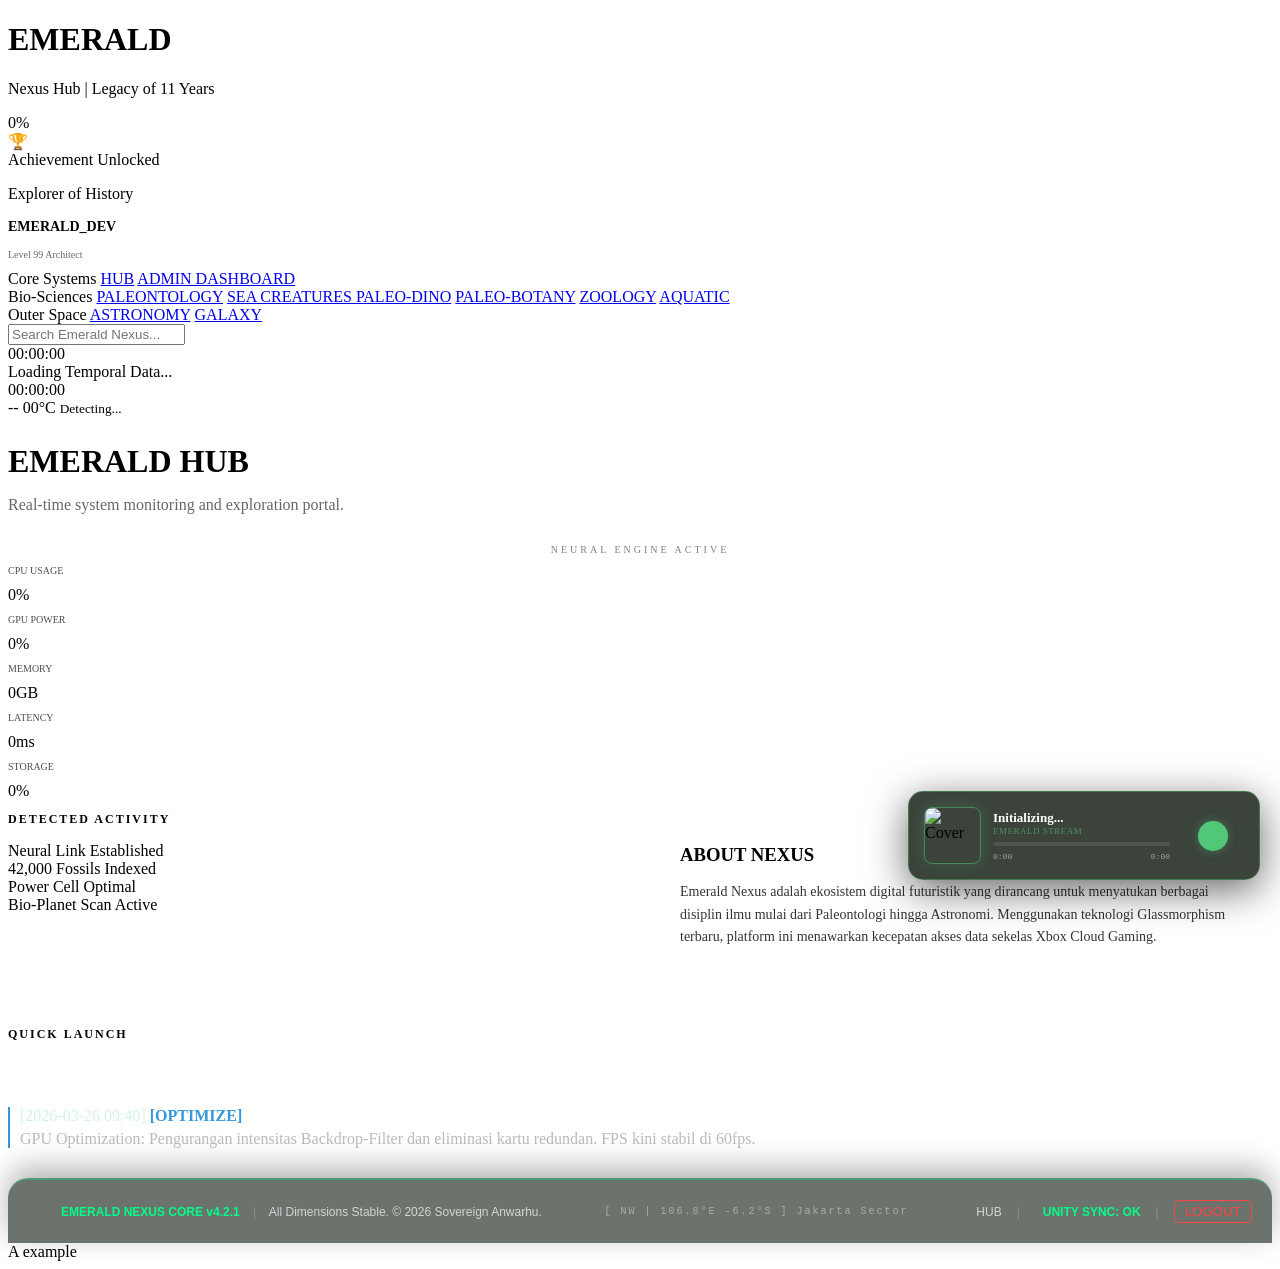
==== admin.html @ db458a30 "Add files via upload" ====
<!DOCTYPE html>
<html lang="id">
<head>
    <script>
    // PROTOKOL GERBANG ADMIN (EMERALD GATEWAY)
    (function() {
        const sessionKey = sessionStorage.getItem('admin_access_granted');
        
        // Jika belum ada akses di sesi ini, langsung tanya sandi
        if (sessionKey !== 'true') {
            const accessCode = prompt("⚠️ DIMENSI TERLARANG ⚠️\nMasukkan Sandi Kerajaan untuk melanjutkan:");
            
            const ROYAL_KEYS = ["ANWARHU11", "OVERLORD99", "NEXUS_CORE_2026"];
            
            if (ROYAL_KEYS.includes(accessCode)) {
                // Simpan status akses selama tab browser masih terbuka
                sessionStorage.setItem('admin_access_granted', 'true');
                alert("Selamat datang, Waga-mou Anwarhu. Akses diberikan.");
            } else {
                alert("AKSES DITOLAK! Anda akan dikembalikan ke HUB.");
                window.location.href = "index.html"; // Tendang balik ke halaman utama
            }
        }
    })();

    function logoutAdmin() {
    sessionStorage.removeItem('admin_access_granted');
    window.location.href = "index.html";
}
</script>
    <meta charset="UTF-8">
    <meta name="viewport" content="width=device-width, initial-scale=1.0">
    <title>Emerald Nexus | Windows 11 Xbox Edition</title>
    <link rel="icon" type="image/svg+xml" href="assets/icon/favicon.svg">
    <link rel="mask-icon" href="assets/icon/favicon.svg" color="#00ff88">
    <link rel="stylesheet" type="text/css" href="css/style.css">
    <script src="https://cdn.jsdelivr.net/npm/chart.js"></script>
    <script src="https://cdnjs.cloudflare.com/ajax/libs/three.js/r128/three.min.js"></script>
    <script src="https://unpkg.com/lucide@latest"></script>
</head>
<style>
    /* --- RESPONSIVE SIDEBAR ENGINE --- */
:root {
    --sidebar-width: 260px;
    --sidebar-collapsed: 80px;
}

.sidebar {
    width: var(--sidebar-width);
    transition: all 0.4s cubic-bezier(0.175, 0.885, 0.32, 1.275);
    overflow: hidden;
    white-space: nowrap; /* Agar teks tidak turun ke bawah saat menyempit */
}

/* KETIKA LAYAR KECIL (MOBILE) */
@media (max-width: 768px) {
    .sidebar {
        width: var(--sidebar-collapsed);
    }
    
    .sidebar h2, .sidebar span, .sidebar p {
        display: none; /* Sembunyikan teks, sisakan ikon saja */
    }

    .sidebar .nav-link {
        justify-content: center;
        padding: 15px 0;
    }

    .main-content {
        margin-left: 10px; /* Berikan ruang lebih untuk konten utama */
    }
}

/* EFEK HOVER PADA MOBILE (OPSIONAL: Biar muncul lagi kalau disentuh) */
@media (max-width: 768px) {
    .sidebar:hover {
        width: var(--sidebar-width);
    }
    .sidebar:hover h2, .sidebar:hover span, .sidebar:hover p {
        display: inline;
        margin-left: 10px;
    }
}

/* Sembunyikan Label Grup saat Sidebar mengecil di Mobile */
@media (max-width: 768px) {
    .nav-label {
        display: none; /* Judul grup menghilang agar tidak berantakan */
    }
    
    .nav-item {
        justify-content: center; /* Ikon berada di tengah saat teks hilang */
        padding: 15px 0;
    }

    .nav-item span {
        display: none; /* Sembunyikan teks menu */
    }
}

/* Efek saat Sidebar di-hover (Opsional) */
.sidebar:hover .nav-label {
    display: block;
    font-size: 10px;
    margin-left: 10px;
    opacity: 0.5;
}

.sidebar:hover .nav-item span {
    display: inline;
    margin-left: 10px;
}
</style>
<body>

<audio id="ambientEntrance" src="https://www.myinstants.com/media/sounds/portal_ambient.mp3"></audio>

    <canvas id="stormCanvas" style="position: fixed; top: 0; left: 0; pointer-events: none; z-index: -1;"></canvas>

<div id="nexusAchievement" class="achievement-notif">
    <div class="achievement-icon">🏆</div>
    <div class="achievement-text">
        <span>Achievement Unlocked</span>
        <p id="achievementTitle">Explorer of History</p>
    </div>
</div>

<audio id="sfxExperience" src="https://www.myinstants.com/media/sounds/minecraft_xp_sound_effect.mp3"></audio>

    <aside>
        <div class="user-profile">
            <i data-lucide="shield"></i>
            <div>
                <p style="font-size: 14px; font-weight: bold;">EMERALD_DEV</p>
                <p style="font-size: 10px; opacity: 0.6;">Level 99 Architect</p>
            </div>
        </div>

       <nav>
    <div class="nav-group">
        <span class="nav-label">Core Systems</span>
        <a href="index.html" class="nav-item">
            <i data-lucide="layout-grid"></i> 
            <span>HUB</span> </a>
        <a href="admin.html" class="nav-item active">
            <i data-lucide="settings"></i> 
            <span>ADMIN DASHBOARD</span> </a>
    </div>

    <div class="nav-group">
        <span class="nav-label">Bio-Sciences</span>
        <a href="paleontology.html" class="nav-item">
            <i data-lucide="skull"></i> 
            <span>PALEONTOLOGY</span>
        </a>
        <a href="sea.html" class="nav-item">
            <i data-lucide="fish"></i>
            <span>SEA CREATURES</span>
        </a>
        <a href="paleo-dino.html" class="nav-item"><i data-lucide="bone"></i><span>PALEO-DINO</span></a>
        <a href="botany.html" class="nav-item"><i data-lucide="leaf"></i>PALEO-BOTANY</a>
        <a href="zoo.html" class="nav-item">
            <i data-lucide="paw-print"></i> 
            <span>ZOOLOGY</span>
        </a>
        <a href="aqua.html" class="nav-item">
            <i data-lucide="waves"></i> 
            <span>AQUATIC</span>
        </a>
    </div>

    <div class="nav-group">
        <span class="nav-label">Outer Space</span>
        <a href="astro.html" class="nav-item">
            <i data-lucide="orbit"></i> 
            <span>ASTRONOMY</span>
        </a>
        <a href="galaxy.html" class="nav-item">
            <i data-lucide="milky-way"></i> 
            <span>GALAXY</span>
        </a>
    </div>
</nav>
    </aside>

    <main>
        <div class="search-container">
            <input type="text" class="search-bar" id="searchInput" placeholder="Search Emerald Nexus..." onkeyup="handleSearch()">
            <div class="suggestion-box" id="suggestBox"></div>
        </div>

        <div class="temporal-widget">
    <div id="live-clock">00:00:00</div>
    <div id="live-date">Loading Temporal Data...</div>
</div>

<div class="status-bar">
    <div id="clock" class="digital-clock">00:00:00</div>
    <div id="weather-hub" class="weather-container">
        <span id="weather-icon">--</span>
        <span id="temp-value">00</span>°C
        <small id="location-name">Detecting...</small>
    </div>
</div>

<div id="scannerLine" class="scanner-line"></div>

<div id="notification-area" style="position: fixed; bottom: 220px; right: 30px; z-index: 1000; display: flex; flex-direction: column; gap: 10px;"></div>

<section id="admin" class="admin-section">
    <button class="return-btn" onclick="showPage('hub')"><i data-lucide="arrow-left"></i></button>
    
    <div class="admin-container">
        <div class="admin-row-top">
            <div class="glass-card main-traffic">
                <h3><i class="fas fa-chart-line"></i> REAL-TIME TRAFFIC</h3>
                <div class="chart-container">
                    <canvas id="trafficChart"></canvas>
                </div>
                <div class="traffic-info">
                    <span id="visitorCount">2,541</span> <small>Active Citizens</small>
                </div>
            </div>

            <div class="glass-card side-metric">
                <h3><i class="fas fa-microchip"></i> SYSTEM CORE</h3>
                <div class="chart-container-small">
                    <canvas id="resourceChart"></canvas>
                </div>
                <p>Core Energy: <span id="coreStatus">Stable</span></p>
            </div>
        </div>

        <div class="admin-row-bottom">
            <div class="glass-card income-status">
                <h3><i class="fas fa-coins"></i> REVENUE STREAM</h3>
                <div class="stat-group">
                    <div class="stat-item">
                        <p>Total Gems</p>
                        <h4>💎 1.250.000</h4>
                    </div>
                    <div class="stat-item">
                        <p>Monthly Growth</p>
                        <h4 style="color: #00ff88;">+15%</h4>
                    </div>
                </div>
            </div>

            <div class="glass-card admin-performance">
                <h3><i class="fas fa-bolt"></i> ADMIN PERFORMANCE</h3>
                <div class="performance-bar">
                    <div class="perf-fill" style="width: 92%;"></div>
                </div>
                <p>Efficiency: 92% - Excellent</p>
            </div>
        </div>
    </div>

    <div class="admin-grid-status" style="display: grid; grid-template-columns: repeat(auto-fit, minmax(200px, 1fr)); gap: 15px; margin-bottom: 20px;">
    
    <div class="glass-card small-status" style="padding: 15px; display: flex; align-items: center; gap: 15px; height: 70px;">
        <div class="status-icon" style="background: rgba(0, 255, 136, 0.1); padding: 10px; border-radius: 12px;">
            <i data-lucide="activity" style="color: #00ff88; width: 20px;"></i>
        </div>
        <div>
            <p style="font-size: 10px; opacity: 0.6; margin: 0;">FRAME RATE</p>
            <h2 id="fps-val" style="margin: 0; font-family: monospace; color: #00ff88;">60 FPS</h2>
        </div>
    </div>

    <div class="glass-card small-status" style="padding: 15px; display: flex; align-items: center; gap: 15px; height: 70px;">
        <div class="status-icon" style="background: rgba(0, 255, 136, 0.1); padding: 10px; border-radius: 12px;">
            <i data-lucide="zap" style="color: #00ff88; width: 20px;"></i>
        </div>
        <div>
            <p style="font-size: 10px; opacity: 0.6; margin: 0;">LATENCY</p>
            <h2 id="ping-val" style="margin: 0; font-family: monospace; color: #00ff88;">24 MS</h2>
        </div>
    </div>

    <div class="glass-card small-status" style="padding: 15px; display: flex; align-items: center; gap: 15px; height: 70px;">
        <div class="status-icon" style="background: rgba(0, 255, 136, 0.1); padding: 10px; border-radius: 12px;">
            <i data-lucide="cpu" style="color: #00ff88; width: 20px;"></i>
        </div>
        <div>
            <p style="font-size: 10px; opacity: 0.6; margin: 0;">CORE LOAD</p>
            <h2 id="cpu-val" style="margin: 0; font-family: monospace; color: #00ff88;">LOW</h2>
        </div>
    </div>

</div>

<div class="glass-card small-status" style="padding: 15px; display: flex; align-items: center; gap: 15px; height: 70px;">
    <div class="status-icon" style="background: rgba(0, 255, 136, 0.1); padding: 10px; border-radius: 12px;">
        <i data-lucide="cog" id="opt-icon" style="color: #00ff88; width: 20px;"></i>
    </div>
    <div style="flex-grow: 1;">
        <p style="font-size: 10px; opacity: 0.6; margin: 0;">AUTO-OPTIMIZE</p>
        <h2 id="opt-status" style="margin: 0; font-family: monospace; color: #00ff88; font-size: 14px;">ENABLED</h2>
    </div>
    <input type="checkbox" id="opt-toggle" checked style="cursor: pointer; accent-color: #00ff88;">
</div>

    <div class="glass-card project-tracker">
    <h3><i data-lucide="layers"></i> UNITY DEV PROGRESS</h3>
    <div class="stat-item">
        <p>C# Logic Completion</p>
        <div class="performance-bar"><div class="perf-fill" style="width: 100%;"></div></div>
    </div>
    <div class="stat-item">
        <p>3D Assets Rendering</p>
        <div class="performance-bar"><div class="perf-fill" style="width: 75%;"></div></div>
    </div>
    <div class="stat-item">
        <p>Shaders & VFX</p>
        <div class="performance-bar"><div class="perf-fill" style="width: 40%;"></div></div>
    </div>
</div>

    <div class="glass-card admin-logs">
    <h3><i data-lucide="terminal"></i> SYSTEM LOGS</h3>
    <div id="admin-terminal" style="height: 150px; overflow-y: auto; font-family: monospace; font-size: 11px; color: #00ff88; background: rgba(0,0,0,0.3); padding: 10px; border-radius: 10px;">
        <div>[SYSTEM]: Welcome, Overlord Anwarhu...</div>
    </div>
</div>

<div class="glass-card admin-memo" style="position: relative;">
    <h3><i data-lucide="lock"></i> KING'S SECRECY MEMO</h3>
    
    <div id="memoLockOverlay" style="position: absolute; top: 0; left: 0; width: 100%; height: 100%; 
        background: rgba(0, 20, 10, 0.9); backdrop-filter: blur(10px); z-index: 10; 
        display: flex; flex-direction: column; align-items: center; justify-content: center; border-radius: 20px;">
        <i data-lucide="shield-alert" style="color: #00ff88; margin-bottom: 10px;"></i>
        <input type="password" id="memoKey" placeholder="Enter Royal Code..." 
            style="background: none; border: 1px solid #00ff88; color: #00ff88; text-align: center; border-radius: 5px; padding: 5px;">
        <button onclick="unlockMemo()" style="margin-top: 10px; background: #00ff88; color: black; border: none; padding: 5px 15px; border-radius: 5px; cursor: pointer; font-weight: bold;">ACCESS</button>
    </div>

    <textarea id="memoPad" placeholder="..." style="width: 100%; height: 150px; background: rgba(0,0,0,0.2); border: 1px solid rgba(0,255,136,0.3); color: #fff; padding: 15px; border-radius: 10px; resize: none; outline: none;"></textarea>
    
    <button onclick="lockMemo()" style="margin-top: 5px; background: none; border: 1px solid #ff4444; color: #ff4444; font-size: 10px; cursor: pointer; border-radius: 5px;">Re-Lock Manual</button>
</div>

<div class="glass-card assets-vault">
    <h3><i data-lucide="folder-kanban"></i> UNITY & DEV RESOURCES</h3>
    <div class="assets-grid" style="display: grid; grid-template-columns: 1fr 1fr; gap: 10px; margin-top: 15px;">
        
        <a href="https://docs.unity3d.com/Manual/index.html" target="_blank" class="asset-btn">
            <i data-lucide="book-open"></i> Unity Docs
        </a>
        
        <a href="https://learn.microsoft.com/en-us/dotnet/csharp/" target="_blank" class="asset-btn">
            <i data-lucide="code-2"></i> C# Master
        </a>
        
        <a href="https://assetstore.unity.com/" target="_blank" class="asset-btn">
            <i data-lucide="shopping-cart"></i> Asset Store
        </a>
        
        <a href="https://github.com/" target="_blank" class="asset-btn">
            <i data-lucide="github"></i> Project Repo
        </a>

    </div>
</div>

<div class="glass-card admin-terminal">
    <h3><i data-lucide="terminal"></i> NEXUS LIVE COMMAND</h3>
    <div id="terminalOutput" style="height: 120px; overflow-y: auto; background: rgba(0,0,0,0.4); 
        padding: 10px; border-radius: 10px; font-family: 'Courier New', monospace; font-size: 11px; color: #00ff88; margin-bottom: 10px;">
        <div>[SYSTEM]: Awaiting Command, My King...</div>
    </div>
    <div style="display: flex; gap: 5px;">
        <span style="color: #00ff88; font-family: monospace;">></span>
        <input type="text" id="terminalInput" placeholder="Type command (ex: status)..." 
            style="background: none; border: none; color: #fff; font-family: monospace; width: 100%; outline: none;">
    </div>
</div>

</section>

<div class="audio-popup" id="audioPopup" style="z-index: 999; position: fixed; bottom: 20px; right: 20px;">
    <div class="audio-container" style="background: rgba(10, 20, 10, 0.7); backdrop-filter: blur(15px); border: 1px solid rgba(80, 200, 120, 0.3); padding: 20px; border-radius: 20px; width: 300px; display: flex; align-items: center; gap: 15px; box-shadow: 0 10px 30px rgba(0,0,0,0.5);">
        
        <div class="vinyl-wrapper">
            <div id="vinyl" class="vinyl-record">
                <div class="vinyl-center"></div>
            </div>
        </div>

        <div class="track-details" style="flex: 1; overflow: hidden;">
            <h4 id="trackTitle" style="margin: 0; font-size: 14px; white-space: nowrap; overflow: hidden; text-overflow: ellipsis; color: #50c878;">Initializing...</h4>
            <p style="margin: 0; font-size: 10px; opacity: 0.6; letter-spacing: 1px;">SYSTEM AUDIO</p>
            
            <div id="progressContainer" class="progress-area" style="width: 100%; height: 5px; background: rgba(255,255,255,0.1); border-radius: 5px; margin: 10px 0; cursor: pointer; position: relative;">
                <div id="progressBar" style="width: 0%; height: 100%; background: #50c878; border-radius: 5px; box-shadow: 0 0 10px #50c878;"></div>
            </div>
            
            <div class="time-display" style="display: flex; justify-content: space-between; font-size: 9px; font-family: monospace;">
                <span id="currentTime">0:00</span>
                <span id="totalDuration">0:00</span>
            </div>
        </div>

        <div class="controls" style="display: flex; flex-direction: column; gap: 10px;">
            <button onclick="nextTrack()" title="Next" style="background:none; border:none; color:white; cursor:pointer;"><i data-lucide="skip-forward" size="18"></i></button>
            <button onclick="togglePlay()" id="playBtn" style="background: #50c878; border:none; border-radius: 50%; width: 32px; height: 32px; color: black; cursor:pointer; display: flex; align-items: center; justify-content: center;"><i data-lucide="play" size="18"></i></button>
            <button onclick="prevTrack()" title="Previous" style="background:none; border:none; color:white; cursor:pointer;"><i data-lucide="skip-back" size="18"></i></button>
        </div>
    </div>
</div>

<audio id="mainAudio" preload="metadata"></audio>

<div id="searchOverlay" style="display: none; position: fixed; top: 0; left: 0; width: 100%; height: 100%; background: rgba(0,0,0,0.85); backdrop-filter: blur(10px); z-index: 9999; justify-content: center; align-items: flex-start; padding-top: 10vh;">
    <div class="glass-card" style="width: 90%; max-width: 600px; padding: 20px; border: 1px solid #00ff88;">
        <div style="display: flex; align-items: center; gap: 15px; border-bottom: 1px solid rgba(0,255,136,0.3); padding-bottom: 10px;">
            <i data-lucide="search" style="color: #00ff88;"></i>
            <input type="text" id="searchInput" placeholder="Search sectors (paleo, galaxy, etc)..." 
                style="background: none; border: none; color: #fff; width: 100%; font-size: 18px; outline: none;">
            <kbd style="background: rgba(255,255,255,0.1); padding: 2px 8px; border-radius: 5px; font-size: 10px; color: #00ff88;">ESC</kbd>
        </div>
        <div id="searchResults" style="margin-top: 15px; max-height: 300px; overflow-y: auto;">
            </div>
    </div>
</div>

<footer style="margin-top: 30px; padding: 20px; 
        background: rgba(10, 20, 10, 0.6); 
        backdrop-filter: blur(15px); 
        border-top: 2px solid rgba(0, 255, 136, 0.3); 
        border-radius: 20px 20px 0 0; 
        color: rgba(255, 255, 255, 0.7); 
        display: flex; justify-content: space-between; align-items: center; 
        font-family: 'Segoe UI', sans-serif; font-size: 12px;
        box-shadow: 0 -10px 30px rgba(0,0,0,0.3);">
        
        <div style="display: flex; align-items: center; gap: 15px;">
            <i data-lucide="shield-check" style="color: #00ff88; width: 18px;"></i>
            <div>
                <span style="color: #00ff88; font-weight: bold;">EMERALD NEXUS CORE v4.2.1</span>
                <span style="margin: 0 10px; opacity: 0.3;">|</span>
                <span>All Dimensions Stable. © 2026 Sovereign Anwarhu.</span>
            </div>
        </div>

        <div style="font-size: 10px; font-family: monospace; letter-spacing: 2px; opacity: 0.6;">
            [ NW | 106.8°E -6.2°S ] Jakarta Sector
        </div>

        <div style="display: flex; gap: 15px; align-items: center;">
            <a href="index.html" style="color: inherit; text-decoration: none; display: flex; align-items: center; gap: 5px; transition: 0.3s;" 
               onmouseover="this.style.color='#00ff88'" onmouseout="this.style.color='inherit'">
               <i data-lucide="layout-grid" size="16"></i> HUB
            </a>
            <span style="opacity: 0.3;">|</span>
            <div style="display: flex; align-items: center; gap: 8px; font-weight: bold; color: #00ff88;">
                <i data-lucide="layers-3" size="16"></i> UNITY SYNC: OK
            </div>
            <span style="opacity: 0.3;">|</span>
            <button onclick="logoutAdmin()" style="background: none; border: 1px solid #ff4444; color: #ff4444; border-radius: 5px; padding: 3px 10px; cursor: pointer; transition: 0.3s;"
                onmouseover="this.style.background='rgba(255, 68, 68, 0.2)'" onmouseout="this.style.background='none'">
                LOGOUT
            </button>
        </div>

    </footer>
    </main>

    <script>
  // Tunggu library dimuat, lalu eksekusi
        window.addEventListener('load', () => {
            if (window.lucide) {
                lucide.createIcons();
            }
        });

document.addEventListener('DOMContentLoaded', () => {
    // ... fungsi lain ...
    initAdminCharts(); // <--- MASUKKAN INI!
});

document.addEventListener('DOMContentLoaded', () => {
    // ... fungsi lainnya ...
    initMemoPad(); // <--- AKTIFKAN MANTRA INI!
});

// --- F. ADMIN DASHBOARD ENGINE (CHART.JS) ---
function initAdminCharts() {
    // 1. Grafik Traffic (Garis)
    const trafficCtx = document.getElementById('trafficChart');
    if (trafficCtx) {
        new Chart(trafficCtx, {
            type: 'line',
            data: {
                labels: ['12pm', '3pm', '6pm', '9pm', '12am', '3am'],
                datasets: [{
                    label: 'Citizens',
                    data: [450, 800, 1200, 2541, 1800, 900],
                    borderColor: '#00ff88', // Hijau Emerald
                    backgroundColor: 'rgba(0, 255, 136, 0.1)',
                    borderWidth: 3,
                    tension: 0.4,
                    fill: true,
                    pointRadius: 0
                }]
            },
            options: {
                responsive: true,
                maintainAspectRatio: false,
                plugins: { legend: { display: false } },
                scales: {
                    y: { display: false },
                    x: { grid: { display: false }, ticks: { color: 'rgba(255,255,255,0.5)', font: { size: 10 } } }
                }
            }
        });
    }

    // 2. Grafik Resource (Lingkaran/Doughnut)
    const resCtx = document.getElementById('resourceChart');
    if (resCtx) {
        new Chart(resCtx, {
            type: 'doughnut',
            data: {
                labels: ['Used', 'Free'],
                datasets: [{
                    data: [75, 25],
                    backgroundColor: ['#00ff88', 'rgba(255,255,255,0.1)'],
                    borderWidth: 0,
                    hoverOffset: 4
                }]
            },
            options: {
                responsive: true,
                maintainAspectRatio: false,
                cutout: '80%',
                plugins: { legend: { display: false } }
            }
        });
    }
}

/**
 * EMERALD NEXUS - MEMO ENCRYPTION SYSTEM
 * Pasword default: ANWARHU11
 */
const ROYAL_CODE = "ANWARHU11"; // Ganti sesuka hati Anda, Sang Raja!

function unlockMemo() {
    const keyInput = document.getElementById('memoKey');
    const overlay = document.getElementById('memoLockOverlay');
    
    if (keyInput.value === ROYAL_CODE) {
        overlay.style.display = 'none'; // Buka Gerbang!
        showNotify("Access Granted", "Welcome, Overlord", "unlock");
        keyInput.value = ""; // Bersihkan input
    } else {
        showNotify("Access Denied", "Incorrect Royal Code!", "shield-x");
        keyInput.style.borderColor = "#ff4444";
        setTimeout(() => keyInput.style.borderColor = "#00ff88", 1000);
    }
}

function lockMemo() {
    document.getElementById('memoLockOverlay').style.display = 'flex';
    showNotify("System Secured", "Memo has been locked.", "lock");
}

/**
 * EMERALD NEXUS - LIVE COMMAND LOGIC
 * Commands: status, weather, unity, age, clear
 */
const terminalInput = document.getElementById('terminalInput');
const terminalOutput = document.getElementById('terminalOutput');

if (terminalInput) {
    terminalInput.addEventListener('keypress', (e) => {
        if (e.key === 'Enter') {
            const cmd = terminalInput.value.toLowerCase().trim();
            processCommand(cmd);
            terminalInput.value = ''; // Reset input
        }
    });
}

function processCommand(cmd) {
    let response = "";
    
    switch(cmd) {
        case 'status':
            response = "All systems operational. Emerald Core: STABLE. Security: HIGH.";
            break;
        case 'weather':
            response = "Current weather cycle active. Cycle interval: 300s.";
            break;
        case 'unity':
            response = "Unity Dev Mode: Active. Assets synchronized. C# Engine ready.";
            break;
        case 'age':
            response = "User detected: Anwarhu. Mastery started at 11. Status: COMPLETED.";
            break;
        case 'clear':
            terminalOutput.innerHTML = "<div>[SYSTEM]: Log cleared.</div>";
            return;
        default:
            response = `Command '${cmd}' unknown. Access denied.`;
        case 'execute_overdrive':
    activateOverdrive();
    response = "MAXIMUM POWER ENGAGED! ALL SYSTEMS AT 1000%!";
    break;
    }

    const entry = document.createElement('div');
    entry.innerHTML = `<span style="color: #50c878;">> ${cmd}</span><br><span style="opacity: 0.8;">[NEXUS]: ${response}</span>`;
    terminalOutput.appendChild(entry);
    terminalOutput.scrollTop = terminalOutput.scrollHeight; // Auto-scroll
}

// FUNGSI ANIMASI OVERDRIVE
function activateOverdrive() {
    const body = document.body;
    const cards = document.querySelectorAll('.glass-card');
    
    // Efek Kilatan Hijau Neon (Flash)
    body.style.transition = "0.2s";
    body.style.boxShadow = "inset 0 0 100px #00ff88";
    
    cards.forEach(card => {
        card.style.transition = "0.3s";
        card.style.borderColor = "#00ff88";
        card.style.boxShadow = "0 0 30px rgba(0, 255, 136, 0.8)";
        card.style.transform = "scale(1.02)";
    });

    // Mainkan SFX (Opsional jika ada file audio)
    const sfx = document.getElementById('sfxExperience');
    if(sfx) sfx.play();

    // Kembalikan ke Normal setelah 3 Detik
    setTimeout(() => {
        body.style.boxShadow = "none";
        cards.forEach(card => {
            card.style.borderColor = "rgba(0, 255, 136, 0.3)";
            card.style.boxShadow = "none";
            card.style.transform = "scale(1)";
        });
        addAdminLog("Overdrive completed. System cooling down...");
    }, 3000);
}
</script>
<script src="js/script.js"></script>
</body>
</html>
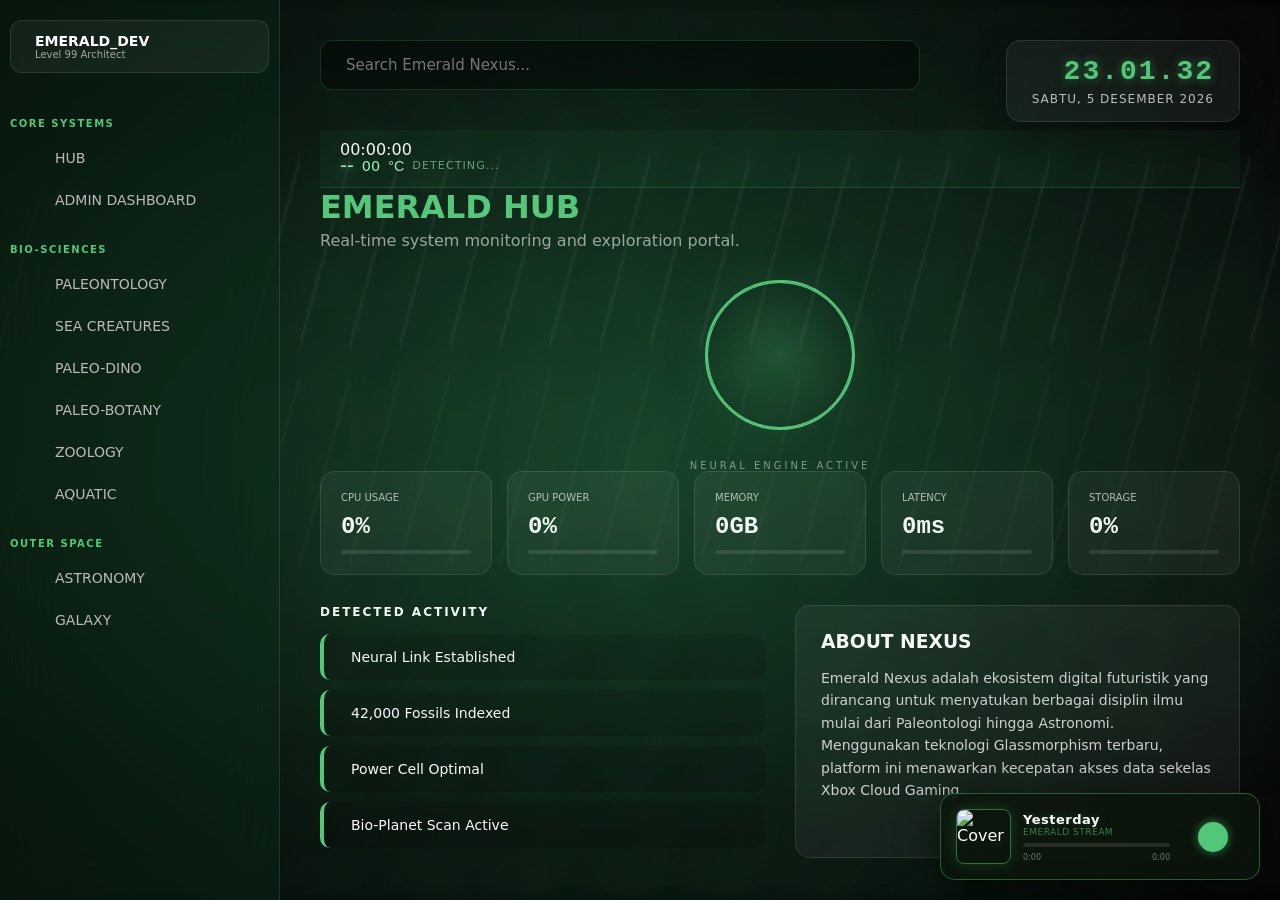
==== commit 22089a7a: "Update greeting from 'Hello' to 'Goodbye'" ====
--- a/admin.html
+++ b/admin.html
@@ -8,7 +8,7 @@
         
         // Jika belum ada akses di sesi ini, langsung tanya sandi
         if (sessionKey !== 'true') {
-            const accessCode = prompt("⚠️ DIMENSI TERLARANG ⚠️\nMasukkan Sandi Kerajaan untuk melanjutkan:");
+            const accessCode = prompt("⚠️ DIMENSI TERLARANG ⚠️\ Sandi Kerajaan untuk melanjutkan:");
             
             const ROYAL_KEYS = ["ANWARHU11", "OVERLORD99", "NEXUS_CORE_2026"];
             
@@ -31,11 +31,10 @@
     <meta charset="UTF-8">
     <meta name="viewport" content="width=device-width, initial-scale=1.0">
     <title>Emerald Nexus | Windows 11 Xbox Edition</title>
-    <link rel="icon" type="image/svg+xml" href="assets/icon/favicon.svg">
-    <link rel="mask-icon" href="assets/icon/favicon.svg" color="#00ff88">
-    <link rel="stylesheet" type="text/css" href="css/style.css">
+    <link rel="icon" type="image/svg+xml" href="favicon.svg">
+    <link rel="mask-icon" href="favicon.svg" color="#00ff88">
+    <link rel="stylesheet" type="text/css" href="style.css">
     <script src="https://cdn.jsdelivr.net/npm/chart.js"></script>
-    <script src="https://cdnjs.cloudflare.com/ajax/libs/three.js/r128/three.min.js"></script>
     <script src="https://unpkg.com/lucide@latest"></script>
 </head>
 <style>
@@ -650,6 +649,6 @@
     }, 3000);
 }
 </script>
-<script src="js/script.js"></script>
+<script src="script.js"></script>
 </body>
-</html>+</html>
--- a/style.css
+++ b/style.css
@@ -0,0 +1,1805 @@
+:root {
+            --emerald: #50C878;
+            --emerald-glow: rgba(80, 200, 120, 0.4);
+            --bg-dark: #050a05;
+            --glass: rgba(255, 255, 255, 0.05);
+            --glass-border: rgba(255, 255, 255, 0.1);
+            --sidebar-bg: rgba(10, 20, 15, 0.8);
+        }
+
+        * {
+            margin: 0;
+            padding: 0;
+            box-sizing: border-box;
+            font-family: 'Segoe UI', system-ui, -apple-system, sans-serif;
+        }
+
+        body {
+            background: radial-gradient(circle at center, #0a2e1a 0%, var(--bg-dark) 100%);
+            color: white;
+            height: 100vh;
+            display: flex;
+            overflow: hidden; /* Mencegah double scrollbar di body */
+
+        /* Layer 1: Dasar Laut Malam (Gelap & Dalam) */
+    background: radial-gradient(circle at center, #0a2e1a 0%, #000 100%);
+    
+    position: relative;
+ }
+
+/* Layer 2: Kabut Berangin (Lembut & Misterius) */
+body::before {
+    content: "";
+    position: absolute;
+    width: 200%; /* Lebih lebar untuk animasi jalan */
+    height: 100%;
+    top: 0;
+    left: -50%;
+    background-image: 
+        radial-gradient(ellipse at 50% 50%, rgba(80, 200, 120, 0.15), transparent 60%),
+        url('data:image/svg+xml;utf8,<svg xmlns="http://www.w3.org/2000/svg" width="100" height="100" viewBox="0 0 100 100"><filter id="f"><feTurbulence type="fractalNoise" baseFrequency="0.01" numOctaves="3" stitchTiles="stitch"/></filter><rect width="100" height="100" filter="url(%23f)" opacity="0.1"/></svg>');
+    opacity: 0.8;
+    filter: blur(10px);
+    z-index: 1;
+    animation: windDrift 30s linear infinite;
+    pointer-events: none;
+}
+
+/* Layer 3: Hujan Deras (Agresif & Cepat) */
+body::after {
+    content: "";
+    position: absolute;
+    top: -100px; /* Mulai dari luar layar */
+    left: 0;
+    width: 100%;
+    height: 100%;
+    background-image: 
+        linear-gradient(105deg, transparent 40%, rgba(255,255,255,0.1) 41%, transparent 42%),
+        linear-gradient(105deg, transparent 60%, rgba(255,255,255,0.06) 61%, transparent 62%);
+    background-size: 50px 100vh;
+    opacity: 0.5;
+    z-index: 2;
+    animation: heavyRain 0.8s linear infinite;
+    pointer-events: none;
+}
+
+/* Layer 4: Gelombang Laut Putih-Hijau (Dinamis & Kuat) */
+.ocean-floor {
+    position: absolute;
+    bottom: 0;
+    left: 0;
+    width: 100%;
+    height: 25vh; /* Hanya di bagian bawah */
+    background: 
+        linear-gradient(to top, rgba(0,0,0,0.8), transparent),
+        conic-gradient(from 180deg at 50% 100%, #000, rgba(80, 200, 120, 0.3) 10%, #000 20%),
+        conic-gradient(from 180deg at 50% 100%, #000, rgba(255,255,255,0.1) 5%, #000 15%);
+    background-size: 200% 100%;
+    filter: blur(5px);
+    opacity: 0.6;
+    z-index: 1;
+    animation: oceanSwell 10s ease-in-out infinite;
+    pointer-events: none;
+}
+
+/*--- ANIMATIONS CORE ---*/
+@keyframes heavyRain {
+    0% { transform: translateY(0) translateX(0); }
+    100% { transform: translateY(100vh) translateX(-50px); } /* Jatuh serong */
+}
+
+@keyframes windDrift {
+    0% { transform: translateX(0) scale(1); }
+    50% { transform: translateX(5%) scale(1.02); } /* Angin berhembus pelan */
+    100% { transform: translateX(0) scale(1); }
+}
+
+@keyframes oceanSwell {
+    0%, 100% { background-position: 0% 100%; transform: scaleY(1); }
+    50% { background-position: 100% 100%; transform: scaleY(1.1); } /* Gelombang naik */
+}
+
+/* --- AREA UTAMA (MAIN CONTENT) --- */
+main.aside {
+    position: relative;
+    margin-left: 280px; /* Memberi ruang untuk sidebar di kiri */
+    padding: 20px;
+    transition: all 0.3s ease; /* Tambahkan 's' setelah 0.3 agar valid */
+    z-index: 10;
+    min-height: 100vh;
+}
+
+/* CONTAINER WELCOME SCREEN */
+.welcome-overlay {
+    position: fixed;
+    top: 0;
+    left: 0;
+    width: 100%;
+    height: 100%;
+    background: #000; /* Hitam Pekat */
+    display: flex;
+    justify-content: center;
+    align-items: center;
+    z-index: 10000; /* Paling depan dari segalanya */
+    transition: opacity 1.5s ease-in-out, visibility 1.5s;
+}
+
+/* LOGO EMERALD YANG BERPENDAR */
+.welcome-logo {
+    text-align: center;
+    opacity: 0;
+    transform: scale(0.8);
+    animation: emeraldWakeUp 4s ease-in-out forwards;
+}
+
+.welcome-logo h1 {
+    font-family: 'Segoe UI', sans-serif;
+    font-size: 3rem;
+    color: #50c878;
+    letter-spacing: 15px;
+    text-shadow: 0 0 20px rgba(80, 200, 120, 0.8), 0 0 40px rgba(80, 200, 120, 0.4);
+    margin: 0;
+}
+
+.welcome-logo p {
+    color: rgba(80, 200, 120, 0.5);
+    font-size: 0.8rem;
+    letter-spacing: 5px;
+    text-transform: uppercase;
+    margin-top: 10px;
+}
+
+/* ANIMASI LOGO */
+@keyframes emeraldWakeUp {
+    0% { opacity: 0; transform: scale(0.8); filter: blur(10px); }
+    30% { opacity: 1; transform: scale(1); filter: blur(0px); }
+    70% { opacity: 1; transform: scale(1.05); filter: blur(0px); }
+    100% { opacity: 0; transform: scale(1.1); filter: blur(5px); }
+}
+
+/* STATE SAAT SELESAI */
+.welcome-overlay.fade-out {
+    opacity: 0;
+    visibility: hidden;
+}
+
+/* Styling untuk Teks Kebanggaan Waga-mou */
+.title { font-size: 3rem; letter-spacing: 5px; color: #00ff88; text-shadow: 0 0 20px #00ff88; margin-bottom: 0; }
+.subtitle { font-size: 1.5rem; color: white; opacity: 0.8; margin-top: 5px; margin-bottom: 30px; }
+
+/* LOADING BAR DI BAWAH TEKS */
+.progress-container {
+    width: 350px; /* Sedikit lebih lebar agar gagah */
+    height: 4px;  /* Tipis dan elegan seperti Windows 11 */
+    background: rgba(255, 255, 255, 0.1);
+    border-radius: 20px;
+    margin: 0 auto;
+    overflow: hidden;
+    border: 1px solid rgba(255, 255, 255, 0.05);
+}
+
+#progress-bar {
+    width: 0%;
+    height: 100%;
+    background: linear-gradient(90deg, #00ff88, #00bcff, #00ff88); /* Warna Emerald ke Blue-Pastel */
+    background-size: 200% 100%;
+    animation: gradient-move 2s linear infinite; /* Efek cahaya mengalir */
+    box-shadow: 0 0 15px #00ff88;
+}
+
+#loading-text {
+    margin-top: 10px;
+    font-family: 'Segoe UI', sans-serif;
+    color: white;
+    font-weight: 300;
+    font-size: 1.2rem;
+}
+
+@keyframes gradient-move {
+    0% { background-position: 100% 0%; }
+    100% { background-position: -100% 0%; }
+}
+
+/* --- CONTAINER UTAMA --- */
+.container {
+    display: grid;
+    grid-template-columns: 280px 1fr; /* Kolom 1: 280px tetap, Kolom 2: Sisa layar */
+    min-height: 100vh;
+}
+
+/* --- SIDEBAR (ASIDE) --- */
+aside {
+    /* JANGAN pakai position: fixed di sini jika pakai Grid */
+    width: 280px; 
+    height: 100vh;
+    position: sticky; /* Gunakan sticky agar tetap diam saat di-scroll */
+    top: 0;
+    display: flex;
+    flex-direction: column; 
+    background: rgba(10, 45, 25, 0.4); 
+    backdrop-filter: blur(30px);
+    border-right: 1px solid var(--glass-border);
+    padding: 20px 10px;
+    gap: 15px;
+    z-index: 100;
+    overflow-y: auto; 
+}
+
+/* --- KHUSUS UNTUK HP (MOBILE) --- */
+@media (max-width: 768px) {
+    main {
+        margin-left: 0; /* Di HP, main memenuhi layar */
+    }
+    aside {
+        /* Di HP, kita biasanya sembunyikan sidebar atau buat melayang penuh */
+        transform: translateX(-100%); /* Sembunyi ke kiri */
+        transition: transform 0.3s ease;
+    }
+    /* Tambahkan class .active jika ingin memunculkan sidebar di HP */
+    aside.active {
+        transform: translateX(0);
+    }
+}
+
+/* Card di dalam Sidebar */
+aside .card {
+    flex: 0 0 auto; 
+    width: 100%; 
+    background: rgba(255, 255, 255, 0.1);
+    border-radius: 10px;
+}
+
+.container {
+    display: grid;
+    grid-template-columns: 280px 1fr; /* Kolom 1: Sidebar, Kolom 2: Konten Utama */
+    min-height: 100vh;
+}
+
+aside .card {
+    flex: 0 0 auto; 
+    width: 100%; /* Agar card memenuhi lebar sidebar (280px) */
+    /* Berikan sentuhan Glassmorphism pada card */
+    background: rgba(255, 255, 255, 0.1);
+    border-radius: 10px;
+}
+
+        .user-profile {
+            display: flex;
+            align-items: center;
+            gap: 12px;
+            margin-bottom: 30px;
+            padding: 12px;
+            border-radius: 12px;
+            background: var(--glass);
+            border: 1px solid var(--glass-border);
+        }
+
+        .nav-group { margin-bottom: 25px; }
+        .nav-label {
+            font-size: 10px;
+            text-transform: uppercase;
+            letter-spacing: 1.5px;
+            color: var(--emerald);
+            margin-bottom: 10px;
+            display: block;
+            font-weight: 800;
+        }
+
+        .nav-item {
+            display: flex;
+            align-items: center;
+            gap: 12px;
+            padding: 10px 15px;
+            border-radius: 8px;
+            color: #bbb;
+            text-decoration: none;
+            margin-bottom: 4px;
+            transition: 0.2s cubic-bezier(0.4, 0, 0.2, 1);
+            font-size: 14px;
+            cursor: pointer;
+        }
+
+        .nav-item:hover {
+            background: var(--glass);
+            color: var(--emerald);
+            transform: translateX(5px);
+        }
+
+        .nav-item i { width: 18px; height: 18px; }
+
+        /* --- MAIN CONTENT AREA --- */
+        main {
+            flex: 1;
+            padding: 40px;
+            overflow-y: auto; /* Mengaktifkan scroll di area konten */
+            scroll-behavior: smooth;
+            display: flex;
+            flex-direction: column;
+        }
+
+        /* --- STEALTH HALO SEARCH BAR --- */
+        .search-container {
+            position: sticky;
+            top: 0;
+            z-index: 50;
+            max-width: 600px;
+            margin-bottom: 40px;
+        }
+
+        .search-bar {
+            width: 100%;
+            background: rgba(0, 0, 0, 0.4);
+            backdrop-filter: blur(15px);
+            border: 1px solid rgba(80, 200, 120, 0.2);
+            padding: 15px 25px;
+            border-radius: 12px;
+            color: white;
+            font-size: 15px;
+            outline: none;
+            transition: all 0.4s ease;
+        }
+
+        .search-bar:focus {
+            border-color: var(--emerald);
+            box-shadow: 0 0 25px var(--emerald-glow);
+            transform: scale(1.01);
+            background: rgba(10, 20, 15, 0.9);
+        }
+
+        .suggestion-box {
+            position: absolute;
+            top: 110%;
+            left: 0;
+            width: 100%;
+            background: var(--emerald);
+            border-radius: 8px;
+            display: none;
+            box-shadow: 0 15px 35px rgba(0,0,0,0.6);
+            overflow: hidden;
+            animation: slideDown 0.3s ease;
+        }
+
+        .suggestion-item {
+            padding: 12px 20px;
+            color: #050a05;
+            font-weight: 700;
+            cursor: pointer;
+            border-bottom: 1px solid rgba(0,0,0,0.05);
+        }
+
+        .suggestion-item:hover { background: #45b36b; padding-left: 30px; transition: 0.2s; }
+
+.temporal-widget {
+    position: absolute;
+    top: 40px;
+    right: 40px;
+    text-align: right;
+    background: var(--glass);
+    padding: 15px 25px;
+    border-radius: 15px;
+    border: 1px solid var(--glass-border);
+    backdrop-filter: blur(15px);
+    box-shadow: 0 8px 32px rgba(0, 0, 0, 0.3);
+    z-index: 60;
+}
+
+#live-clock {
+    font-size: 28px;
+    font-weight: 800;
+    color: var(--emerald);
+    font-family: 'Courier New', monospace;
+    letter-spacing: 2px;
+    text-shadow: 0 0 10px rgba(80, 200, 120, 0.5);
+}
+
+#live-date {
+    font-size: 12px;
+    text-transform: uppercase;
+    letter-spacing: 1px;
+    opacity: 0.7;
+    margin-top: 5px;
+}
+
+/* CONTAINER NOTIFIKASI */
+.achievement-notif {
+    position: fixed;
+    bottom: -100px; /* Sembunyi di bawah */
+    left: 50%;
+    transform: translateX(-50%);
+    width: 350px;
+    height: 70px;
+    background: rgba(10, 45, 25, 0.8);
+    backdrop-filter: blur(20px);
+    border: 1px solid #50c878;
+    border-radius: 35px; /* Membulat sempurna di ujung seperti Xbox */
+    display: flex;
+    align-items: center;
+    padding: 0 10px;
+    z-index: 9999;
+    transition: all 0.6s cubic-bezier(0.19, 1, 0.22, 1);
+    box-shadow: 0 10px 40px rgba(0, 0, 0, 0.5), 0 0 15px rgba(80, 200, 120, 0.3);
+}
+
+.achievement-notif.show {
+    bottom: 30px; /* Meluncur ke atas */
+}
+
+/* IKON ACHIEVEMENT (Pendaran Hijau) */
+.achievement-icon {
+    width: 50px;
+    height: 50px;
+    background: #50c878;
+    border-radius: 50%;
+    display: flex;
+    justify-content: center;
+    align-items: center;
+    font-size: 1.5rem;
+    color: #0a2d19;
+    box-shadow: 0 0 20px #50c878;
+    margin-right: 15px;
+}
+
+/* TEKS ACHIEVEMENT */
+.achievement-text {
+    flex-grow: 1;
+    color: white;
+    font-family: 'Segoe UI', sans-serif;
+}
+
+.achievement-text span {
+    display: block;
+    font-size: 0.7rem;
+    color: #50c878;
+    font-weight: bold;
+    text-transform: uppercase;
+    letter-spacing: 1px;
+}
+
+.achievement-text p {
+    margin: 0;
+    font-size: 0.9rem;
+    font-weight: 500;
+}
+
+/* CONTAINER TROPHY GALLERY */
+.trophy-section {
+    max-width: 800px;
+    margin: 50px auto;
+    padding: 20px;
+    text-align: center;
+}
+
+.trophy-grid {
+    display: flex;
+    justify-content: center;
+    gap: 20px;
+    flex-wrap: wrap;
+    margin-top: 20px;
+}
+
+/* BASE TROPHY ICON (Kaca Redup/Locked) */
+.trophy-item {
+    width: 60px;
+    height: 60px;
+    background: rgba(255, 255, 255, 0.05);
+    backdrop-filter: blur(5px);
+    border: 1px solid rgba(255, 255, 255, 0.1);
+    border-radius: 15px;
+    display: flex;
+    justify-content: center;
+    align-items: center;
+    font-size: 1.5rem;
+    filter: grayscale(100%) opacity(0.3); /* Terkunci (Joker Mode) */
+    transition: all 0.8s cubic-bezier(0.175, 0.885, 0.32, 1.275);
+    position: relative;
+}
+
+/* EFEK SAAT TERBUKA (Unlocked) */
+.trophy-item.unlocked {
+    filter: grayscale(0%) opacity(1);
+    background: rgba(80, 200, 120, 0.2);
+    border-color: #50c878;
+    box-shadow: 0 0 20px rgba(80, 200, 120, 0.5), inset 0 0 10px rgba(80, 200, 120, 0.3);
+    animation: trophyGlow 2s infinite alternate;
+}
+
+@keyframes trophyGlow {
+    from { box-shadow: 0 0 15px rgba(80, 200, 120, 0.4); }
+    to { box-shadow: 0 0 30px rgba(80, 200, 120, 0.8); }
+}
+
+/* Tooltip Deskripsi */
+.trophy-item::after {
+    content: attr(data-hint);
+    position: absolute;
+    bottom: -35px;
+    font-size: 10px;
+    color: #50c878;
+    white-space: nowrap;
+    opacity: 0;
+    transition: 0.3s;
+}
+
+.trophy-item:hover::after { opacity: 1; }
+
+.toast {
+    background: rgba(10, 30, 20, 0.9);
+    backdrop-filter: blur(15px);
+    border: 1px solid var(--emerald);
+    border-left: 5px solid var(--emerald);
+    color: white;
+    padding: 15px 25px;
+    border-radius: 8px;
+    display: flex;
+    align-items: center;
+    gap: 15px;
+    box-shadow: 0 10px 30px rgba(0,0,0,0.5);
+    animation: toastIn 0.5s cubic-bezier(0.175, 0.885, 0.32, 1.275) forwards;
+    min-width: 280px;
+}
+
+.toast i {
+    color: var(--emerald);
+    filter: drop-shadow(0 0 5px var(--emerald));
+}
+
+.toast-content h5 {
+    font-size: 10px;
+    text-transform: uppercase;
+    letter-spacing: 1px;
+    opacity: 0.6;
+    margin: 0;
+}
+
+.toast-content p {
+    font-size: 13px;
+    font-weight: bold;
+    margin: 2px 0 0 0;
+}
+
+@keyframes toastIn {
+    from { transform: translateX(100%); opacity: 0; }
+    to { transform: translateX(0); opacity: 1; }
+}
+
+@keyframes toastOut {
+    to { transform: translateY(-20px); opacity: 0; }
+}
+
+/* Animasi Keluar yang Halus */
+.toast.hide {
+    animation: toastOut 0.5s cubic-bezier(0.175, 0.885, 0.32, 1.275) forwards;
+}
+
+@keyframes toastOut {
+    0% { transform: translateX(0); opacity: 1; }
+    100% { transform: translateX(50px); opacity: 0; }
+}
+
+.neural-core {
+    width: 150px;
+    height: 150px;
+    border: 2px solid var(--emerald);
+    border-radius: 50%;
+    margin: 30px auto;
+    position: relative;
+    display: flex;
+    align-items: center;
+    justify-content: center;
+    background: radial-gradient(circle, rgba(80, 200, 120, 0.2) 0%, transparent 70%);
+    box-shadow: 0 0 50px rgba(80, 200, 120, 0.1);
+}
+
+.neural-wave {
+    position: absolute;
+    width: 100%;
+    height: 100%;
+    border: 1px solid var(--emerald);
+    border-radius: 50%;
+    animation: waveExpand 3s infinite;
+}
+
+@keyframes waveExpand {
+    0% { transform: scale(1); opacity: 0.8; }
+    100% { transform: scale(1.5); opacity: 0; }
+}
+        /* --- PERFORMANCE CARDS (HUB) --- */
+        .perf-container {
+            display: grid;
+            grid-template-columns: repeat(auto-fit, minmax(150px, 1fr));
+            gap: 15px;
+            margin-bottom: 30px;
+        }
+
+        .perf-card {
+            background: var(--glass);
+            border: 1px solid var(--glass-border);
+            padding: 20px;
+            border-radius: 15px;
+            transition: 0.3s ease;
+        }
+
+        /* 5 Colors Hover */
+        .perf-card.red:hover { border-color: #ff4d4d; box-shadow: 0 0 20px #ff4d4d33; background: #ff4d4d0a; }
+        .perf-card.green:hover { border-color: #50C878; box-shadow: 0 0 20px #50C87833; background: #50C8780a; }
+        .perf-card.blue:hover { border-color: #0088ff; box-shadow: 0 0 20px #0088ff33; background: #0088ff0a; }
+        .perf-card.yellow:hover { border-color: #ffcc00; box-shadow: 0 0 20px #ffcc0033; background: #ffcc000a; }
+        .perf-card.purple:hover { border-color: #a100ff; box-shadow: 0 0 20px #a100ff33; background: #a100ff0a; }
+
+        .perf-value { font-size: 24px; font-weight: 800; margin: 10px 0; font-family: monospace; }
+        .perf-bar { height: 4px; background: rgba(255,255,255,0.1); border-radius: 2px; overflow: hidden; }
+        .perf-bar .fill { height: 100%; width: 0%; transition: 0.8s ease; }
+
+        /* --- DETECTED CARDS --- */
+        .detected-card {
+            background: rgba(0,0,0,0.2);
+            padding: 15px;
+            margin-bottom: 10px;
+            border-radius: 10px;
+            border-left: 4px solid var(--emerald);
+            display: flex;
+            align-items: center;
+            gap: 12px;
+            font-size: 14px;
+            transform: translateZ(0);
+will-change: transform, opacity;
+-webkit-backface-visibility: hidden;
+        }
+
+        /* Styling Quick Launch */
+.quick-tile {
+    width: 60px;
+    height: 60px;
+    background: var(--glass);
+    border: 1px solid var(--glass-border);
+    border-radius: 12px;
+    display: flex;
+    align-items: center;
+    justify-content: center;
+    cursor: pointer;
+    transition: 0.3s cubic-bezier(0.175, 0.885, 0.32, 1.275);
+}
+
+.quick-tile:hover {
+    background: var(--emerald);
+    color: #050a05;
+    transform: translateY(-10px) rotate(5deg);
+    box-shadow: 0 10px 20px rgba(80, 200, 120, 0.4);
+}
+
+/* Animasi Terminal */
+#terminal-content {
+    animation: scrollUp 10s linear infinite;
+}
+
+@keyframes scrollUp {
+    0% { transform: translateY(0); }
+    100% { transform: translateY(-100%); }
+}
+
+        /* --- TOPIC CARDS --- */
+        .topic-grid {
+            display: grid;
+            grid-template-columns: repeat(auto-fit, minmax(200px, 1fr));
+            gap: 20px;
+            margin-top: 30px;
+        }
+
+        .topic-card {
+            background: var(--glass);
+            padding: 30px;
+            border-radius: 20px;
+            text-align: center;
+            border: 1px solid var(--glass-border);
+            transition: 0.4s;
+            cursor: pointer;
+            transform: translateZ(0);
+will-change: transform, opacity;
+-webkit-backface-visibility: hidden;
+        }
+
+        .topic-card:hover {
+            border-color: var(--clr);
+            box-shadow: 0 0 30px var(--clr);
+            transform: translateY(-8px);
+            background: rgba(255,255,255,0.1);
+        }
+
+        /* Container Utama Globe */
+.globe-wrapper {
+    position: relative;
+    width: 300px;
+    height: 300px;
+    margin: 50px auto;
+    border-radius: 50%;
+    overflow: hidden;
+    background: radial-gradient(circle, rgba(80, 200, 120, 0.1) 0%, rgba(0, 0, 0, 0.8) 100%);
+    box-shadow: 0 0 50px rgba(80, 200, 120, 0.2), inset 0 0 30px rgba(80, 200, 120, 0.3);
+    border: 1px solid rgba(80, 200, 120, 0.3);
+}
+
+/* Tekstur Peta yang Berputar */
+.globe-map {
+    position: absolute;
+    width: 200%; /* Dua kali lebar agar bisa looping sempurna */
+    height: 100%;
+    background-image: url('https://upload.wikimedia.org/wikipedia/commons/e/ec/World_map_blank_without_borders.svg'); /* Peta transparan */
+    background-size: contain;
+    background-repeat: repeat-x;
+    filter: invert(56%) sepia(57%) saturate(478%) hue-rotate(97deg) brightness(96%) contrast(91%); /* Warna Emerald */
+    opacity: 0.4;
+    animation: rotateGlobe 20s linear infinite;
+}
+
+/* Animasi Perputaran Dunia */
+@keyframes rotateGlobe {
+    0% { transform: translateX(0); }
+    100% { transform: translateX(-50%); }
+}
+
+/* Penanda Jaringan (Pulse) */
+.marker {
+    position: absolute;
+    width: 8px;
+    height: 8px;
+    background: #50c878;
+    border-radius: 50%;
+    box-shadow: 0 0 10px #50c878;
+    cursor: pointer;
+    z-index: 10;
+}
+
+.marker::after {
+    content: '';
+    position: absolute;
+    width: 100%;
+    height: 100%;
+    border-radius: 50%;
+    background: #50c878;
+    animation: pulseMarker 2s infinite;
+}
+
+@keyframes pulseMarker {
+    0% { transform: scale(1); opacity: 1; }
+    100% { transform: scale(3); opacity: 0; }
+}
+
+.status-bar {
+    display: flex;
+    flex-direction: column;
+    align-items: flex-start;
+    padding: 10px 20px;
+    border-bottom: 1px solid rgba(80, 200, 120, 0.2);
+    background: rgba(80, 200, 120, 0.05);
+}
+
+.weather-container {
+    font-family: 'Segoe UI', sans-serif;
+    color: #a0f0ba; /* Hijau Emerald Muda */
+    font-size: 0.9rem;
+    display: flex;
+    align-items: center;
+    gap: 8px;
+    margin-top: -5px;
+}
+
+#weather-icon {
+    font-size: 1.2rem;
+    filter: drop-shadow(0 0 5px #50c878);
+}
+
+#location-name {
+    opacity: 0.6;
+    font-size: 0.7rem;
+    text-transform: uppercase;
+    letter-spacing: 1px;
+}
+
+/* CONTAINER GRID ALA XBOX */
+.xbox-dashboard {
+    display: grid;
+    grid-template-columns: 2fr 1fr 1fr; /* 1 Kotak besar, 2 kotak kecil */
+    grid-template-rows: 150px 150px;
+    gap: 15px;
+    padding: 20px;
+    max-width: 900px;
+    margin: 0 auto;
+}
+
+/* BASE TILE (XBOX GLASS) */
+.tile {
+    background: rgba(10, 45, 25, 0.4);
+    backdrop-filter: blur(10px);
+    border: 1px solid rgba(80, 200, 120, 0.3);
+    border-radius: 10px; /* Xbox One cenderung sedikit kotak tapi membulat halus */
+    position: relative;
+    overflow: hidden;
+    cursor: pointer;
+    transition: all 0.3s ease;
+}
+
+.tile:hover {
+    transform: scale(1.02);
+    border-color: #50c878;
+    box-shadow: 0 0 20px rgba(80, 200, 120, 0.3);
+}
+
+/* TILE BESAR (RECENT ACTIVITY) */
+.tile-large {
+    grid-row: span 2;
+    background-image: url('https://images.unsplash.com/photo-1614850523296-d8c1af93d400?q=80&w=500'); /* Contoh BG Abstract */
+    background-size: cover;
+}
+
+.tile-content {
+    position: absolute;
+    bottom: 0;
+    width: 100%;
+    padding: 15px;
+    background: linear-gradient(transparent, rgba(0,0,0,0.8));
+}
+
+.tile-content h4 { margin: 0; color: #50c878; font-size: 1.2rem; }
+.tile-content p { margin: 5px 0 0; font-size: 0.8rem; opacity: 0.8; }
+
+/* INDICATOR (FRIENDS ONLINE) */
+.status-dot {
+    width: 8px;
+    height: 8px;
+    background: #50c878;
+    border-radius: 50%;
+    display: inline-block;
+    margin-right: 5px;
+    box-shadow: 0 0 8px #50c878;
+}
+
+        /* Circular Progress Effect */
+.circular-progress {
+    width: 120px;
+    height: 120px;
+    border-radius: 50%;
+    background: conic-gradient(var(--emerald) 99.9%, transparent 0);
+    display: flex;
+    align-items: center;
+    justify-content: center;
+    margin: 0 auto;
+    position: relative;
+    box-shadow: 0 0 20px rgba(80, 200, 120, 0.3);
+    animation: pulseGlow 3s infinite;
+}
+
+.inner-circle {
+    width: 100px;
+    height: 100px;
+    background: #050a05;
+    border-radius: 50%;
+    display: flex;
+    align-items: center;
+    justify-content: center;
+    font-family: 'Courier New', monospace;
+    font-weight: bold;
+    font-size: 18px;
+}
+
+@keyframes pulseGlow {
+    0% { box-shadow: 0 0 10px rgba(80, 200, 120, 0.2); }
+    50% { box-shadow: 0 0 30px rgba(80, 200, 120, 0.5); }
+    100% { box-shadow: 0 0 10px rgba(80, 200, 120, 0.2); }
+}
+
+.scanner-line {
+    position: fixed;
+    top: -5px;
+    left: 0;
+    width: 100%;
+    height: 4px;
+    background: #50c878;
+    box-shadow: 0 0 20px #50c878, 0 0 40px #50c878;
+    z-index: 9999;
+    opacity: 0;
+    pointer-events: none;
+}
+
+.scan-active {
+    animation: scanAnimation 2.5s ease-in-out forwards;
+}
+
+@keyframes scanAnimation {
+    0% { top: 0; opacity: 1; }
+    50% { top: 100vh; opacity: 1; }
+    100% { top: 100vh; opacity: 0; }
+}
+
+        /* --- SCROLLBAR STYLE --- */
+        main::-webkit-scrollbar, aside::-webkit-scrollbar { width: 6px; }
+        main::-webkit-scrollbar-thumb, aside::-webkit-scrollbar-thumb { background: var(--emerald); border-radius: 10px; }
+
+        /* Page System */
+        .page { display: none; animation: fadeIn 0.5s ease; }
+        .page.active { display: block; }
+        @keyframes fadeIn { from { opacity: 0; transform: translateY(10px); } to { opacity: 1; transform: translateY(0); } }
+        @keyframes slideDown { from { opacity: 0; transform: translateY(-10px); } to { opacity: 1; transform: translateY(0); } }
+
+        .return-btn {
+            background: var(--emerald); border: none; padding: 8px; border-radius: 8px; cursor: pointer; float: right;
+        }
+
+/* --- EMERALD AUDIO POP-UP UI --- */
+.audio-popup {
+    position: fixed;
+    bottom: 25px;
+    right: 25px;
+    z-index: 1000; /* Pastikan di atas Three.js Rain */
+    font-family: 'Segoe UI', Roboto, sans-serif;
+    transition: transform 0.3s cubic-bezier(0.175, 0.885, 0.32, 1.275);
+}
+
+.audio-popup:hover {
+    transform: translateY(-5px); /* Efek melayang saat di-hover */
+}
+
+.audio-container {
+    background: rgba(10, 25, 15, 0.6); /* Transparansi Gelap Emerald */
+    backdrop-filter: blur(12px) saturate(150%);
+    -webkit-backdrop-filter: blur(15px) saturate(150%);
+    border: 1px solid rgba(80, 200, 120, 0.3);
+    border-radius: 24px;
+    padding: 18px;
+    width: 320px;
+    display: flex;
+    align-items: center;
+    gap: 15px;
+    box-shadow: 
+        0 15px 35px rgba(0, 0, 0, 0.4),
+        0 0 15px rgba(80, 200, 120, 0.1);
+    color: white;
+}
+
+/* Animasi Piringan Hitam (Vinyl) */
+.vinyl-wrapper {
+    position: relative;
+    width: 65px;
+    height: 65px;
+    flex-shrink: 0;
+}
+
+.vinyl-record {
+    width: 100%;
+    height: 100%;
+    background: radial-gradient(circle, #111 30%, #222 70%, #111 100%);
+    border-radius: 50%;
+    border: 2px solid rgba(80, 200, 120, 0.5);
+    position: relative;
+    display: flex;
+    align-items: center;
+    justify-content: center;
+    box-shadow: 0 0 15px rgba(0, 0, 0, 0.5);
+}
+
+.vinyl-record::before {
+    content: "";
+    position: absolute;
+    width: 90%;
+    height: 90%;
+    border: 1px solid rgba(255, 255, 255, 0.05);
+    border-radius: 50%;
+}
+
+.vinyl-center {
+    width: 20px;
+    height: 20px;
+    background: #50c878;
+    border-radius: 50%;
+    border: 3px solid #0a1a0a;
+    box-shadow: 0 0 10px #50c878;
+}
+
+/* Animasi Putar saat Music Playing */
+.vinyl-record.playing {
+    animation: rotateVinyl 4s linear infinite;
+}
+
+@keyframes rotateVinyl {
+    from { transform: rotate(0deg); }
+    to { transform: rotate(360deg); }
+}
+
+/* Track Information */
+.track-details h4 {
+    margin: 0;
+    font-size: 14px;
+    font-weight: 600;
+    color: #50c878;
+    letter-spacing: 0.5px;
+    text-shadow: 0 0 10px rgba(80, 200, 120, 0.3);
+}
+
+.track-details p {
+    margin: 2px 0 0 0;
+    font-size: 9px;
+    text-transform: uppercase;
+    letter-spacing: 2px;
+    opacity: 0.5;
+}
+
+/* Progress Area */
+.progress-area {
+    margin-top: 12px;
+}
+
+.progress-bar {
+    position: relative;
+    overflow: hidden;
+}
+
+.progress-bar::after {
+    content: "";
+    position: absolute;
+    top: 0;
+    left: 0;
+    right: 0;
+    bottom: 0;
+    background: linear-gradient(90deg, transparent, rgba(255,255,255,0.2), transparent);
+    animation: shine 2s infinite;
+}
+
+@keyframes shine {
+    0% { transform: translateX(-100%); }
+    100% { transform: translateX(100%); }
+}
+
+/* Control Buttons Customization */
+.controls button {
+    transition: all 0.2s ease;
+    filter: drop-shadow(0 0 5px rgba(80, 200, 120, 0.2));
+}
+
+.controls button:hover {
+    transform: scale(1.1);
+    color: #50c878 !important;
+}
+
+#playBtn:hover {
+    background: #62e08e !important;
+    box-shadow: 0 0 20px rgba(80, 200, 120, 0.6);
+}
+
+.time-display span {
+    color: rgba(255, 255, 255, 0.4);
+    font-weight: 300;
+}
+@keyframes slideInUp {
+    from { transform: translateY(100px); opacity: 0; }
+    to { transform: translateY(0); opacity: 1; }
+}
+
+.admin-section {
+    padding: 40px;
+    background: transparent;
+    color: white;
+}
+
+/* Pastikan kontainer chart memiliki tinggi yang jelas */
+.chart-container, .chart-container-small {
+    position: relative;
+    height: 250px; /* Atur tinggi agar chart terlihat */
+    width: 100%;
+    margin-top: 15px;
+}
+
+canvas {
+    display: block;
+    width: 100% !important;
+    height: 100% !important;
+}
+
+.admin-container {
+    display: flex;
+    flex-direction: column;
+    gap: 20px;
+}
+
+.admin-row-top {
+    display: grid;
+    grid-template-columns: 2fr 1fr; /* Card besar di kiri, kecil di kanan */
+    gap: 20px;
+}
+
+.admin-row-bottom {
+    display: grid;
+    grid-template-columns: 1fr 1fr;
+    gap: 20px;
+}
+
+/* GLASSMORPHISM STYLE */
+.glass-card {
+    background: rgba(10, 45, 25, 0.4);
+    backdrop-filter: blur(10px);
+    border: 1px solid rgba(0, 255, 136, 0.2);
+    border-radius: 20px;
+    padding: 20px;
+    box-shadow: 0 8px 32px rgba(0, 0, 0, 0.3);
+}
+
+.main-traffic { height: 400px; position: relative; }
+.side-metric { height: 400px; display: flex; flex-direction: column; }
+
+.chart-container { height: 250px; width: 100%; }
+.chart-container-small { height: 300px; }
+
+.traffic-info {
+    margin-top: 20px;
+    font-size: 2rem;
+    font-weight: bold;
+    color: #00ff88;
+}
+
+/* Performance Bar */
+.performance-bar {
+    width: 100%;
+    height: 10px;
+    background: rgba(255, 255, 255, 0.1);
+    border-radius: 5px;
+    overflow: hidden;
+    margin: 10px 0;
+}
+.perf-fill {
+    height: 100%;
+    background: linear-gradient(90deg, #00ff88, #00bcff);
+    box-shadow: 0 0 10px #00ff88;
+}
+
+    .asset-btn {
+        display: flex;
+        align-items: center;
+        gap: 10px;
+        background: rgba(0, 255, 136, 0.05);
+        border: 1px solid rgba(0, 255, 136, 0.2);
+        padding: 12px;
+        border-radius: 12px;
+        color: #00ff88;
+        text-decoration: none;
+        font-size: 12px;
+        transition: 0.3s;
+    }
+    .asset-btn:hover {
+        background: rgba(0, 255, 136, 0.2);
+        transform: translateY(-3px);
+        box-shadow: 0 5px 15px rgba(0, 255, 136, 0.2);
+    }
+
+    /* 🦖 KONTINER UTAMA */
+.paleo-container {
+    padding: 20px;
+}
+
+/* 📱 GRID DINAMIS (Anti-Tumpuk) */
+.dino-grid {
+    display: grid;
+    /* Penjelasan: Minimal kartu 280px, jika tidak muat, otomatis pindah ke bawah */
+    grid-template-columns: repeat(auto-fit, minmax(280px, 1fr)); 
+    gap: 20px;
+    width: 100%;
+}
+
+/* 🖼️ CARD OPTIMIZATION */
+.dino-card {
+    width: 100%; /* Memastikan kartu mengikuti lebar kolom */
+    box-sizing: border-box; /* Agar padding tidak merusak ukuran */
+    margin: 0 auto;
+    display: flex;
+    flex-direction: column; /* Konten disusun ke bawah */
+}
+
+/* 📱 KHUSUS LAYAR SANGAT KECIL (HP) */
+@media (max-width: 480px) {
+    .dino-grid {
+        grid-template-columns: 1fr; /* Paksa hanya 1 kolom saja */
+        gap: 15px;
+    }
+    
+    .paleo-container h2 {
+        font-size: 1.2rem; /* Kecilkan judul agar tidak pecah */
+    }
+}
+
+/* 🌊 MINI CARD STYLING */
+.mini-card {
+    min-width: 220px;
+    background: rgba(10, 20, 10, 0.85);
+    border: 1px solid rgba(80, 200, 120, 0.4);
+    border-radius: 12px;
+    padding: 12px;
+    cursor: pointer;
+    transition: transform 0.3s, border-color 0.3s, box-shadow 0.3s;
+}
+
+.mini-card:hover {
+    transform: translateY(-8px);
+    border-color: #50c878;
+    box-shadow: 0 0 20px rgba(80, 200, 120, 0.4);
+}
+
+.mini-img-wrapper {
+    width: 100%;
+    height: 110px;
+    border-radius: 8px;
+    overflow: hidden;
+    margin-bottom: 10px;
+}
+
+.mini-img-wrapper img {
+    width: 100%;
+    height: 100%;
+    object-fit: cover;
+}
+
+.mini-title { margin: 0; color: #50c878; font-size: 15px; font-family: 'Orbitron', sans-serif; }
+.mini-text { font-size: 11px; opacity: 0.7; color: #fff; margin-top: 5px; }
+
+/* 🌌 OVERLAY ANIMATION */
+.timeline-overlay {
+    position: fixed; top: 0; left: 0; width: 100%; height: 100%;
+    background: rgba(0,0,0,0.9); backdrop-filter: blur(10px);
+    display: none; justify-content: center; align-items: center;
+    z-index: 2000; opacity: 0; transition: 0.4s ease;
+}
+
+.timeline-box {
+    background: #0a140a; border: 2px solid #50c878; padding: 30px;
+    border-radius: 20px; width: 85%; max-width: 400px; text-align: center;
+}
+
+.timeline-bar-bg {
+    width: 100%; height: 8px; background: rgba(255,255,255,0.1);
+    border-radius: 4px; margin: 40px 0; position: relative;
+}
+
+.timeline-progress {
+    height: 100%; background: #50c878; border-radius: 4px;
+    box-shadow: 0 0 10px #50c878; transition: width 1s cubic-bezier(0.17, 0.67, 0.83, 0.67);
+}
+
+.timeline-markers {
+    display: flex; justify-content: space-between;
+    font-size: 8px; margin-top: 10px; color: #50c878;
+}
+
+.year-text { font-family: monospace; color: #50c878; font-size: 14px; }
+.close-btn { 
+    margin-top: 20px; padding: 10px 25px; background: #50c878; 
+    border: none; border-radius: 20px; font-weight: bold; cursor: pointer;
+}
+
+.history-bullet {
+    background: rgba(80, 200, 120, 0.1);
+    border: 1px solid #50c878;
+    color: #50c878;
+    padding: 5px 15px;
+    border-radius: 20px;
+    font-size: 11px;
+    cursor: pointer;
+    transition: 0.3s;
+    font-family: 'Orbitron', sans-serif;
+    text-shadow: 0 0 5px #50c878;
+}
+
+.history-bullet:hover {
+    background: #50c878;
+    color: #0a140a;
+    box-shadow: 0 0 15px #50c878;
+    transform: translateY(-3px);
+}
+
+#section-kepunahan:hover {
+    box-shadow: 0 0 50px rgba(255, 77, 77, 0.4);
+    border-color: #ff0000;
+    transition: 0.5s;
+}
+
+#section-kepunahan strong {
+    color: #ff4d4d;
+    text-shadow: 0 0 5px rgba(255, 77, 77, 0.5);
+}
+
+.discovery-pin {
+    position: absolute;
+    width: 15px;
+    height: 15px;
+    background: #50c878;
+    border: 2px solid white;
+    border-radius: 50%;
+    transform: translate(-50%, -50%);
+    box-shadow: 0 0 15px #50c878;
+    animation: pulsePin 1.5s infinite;
+}
+
+@keyframes pulsePin {
+    0% { transform: translate(-50%, -50%) scale(1); opacity: 1; }
+    100% { transform: translate(-50%, -50%) scale(2.5); opacity: 0; }
+}
+
+.pin-label {
+    position: absolute;
+    background: rgba(10, 20, 10, 0.9);
+    color: #50c878;
+    padding: 5px 10px;
+    border-radius: 5px;
+    font-size: 10px;
+    top: -30px;
+    left: 50%;
+    transform: translateX(-50%);
+    white-space: nowrap;
+    border: 1px solid #50c878;
+}
+
+.quiz-btn {
+    background: transparent;
+    border: 1px solid #50c878;
+    color: #50c878;
+    padding: 12px;
+    border-radius: 10px;
+    cursor: pointer;
+    font-family: 'Orbitron', sans-serif;
+    transition: 0.3s;
+}
+
+.quiz-btn:hover {
+    background: rgba(80, 200, 120, 0.2);
+    box-shadow: 0 0 15px #50c878;
+}
+
+.correct-flash {
+    animation: emerald-glow 0.5s ease-in-out;
+}
+
+@keyframes emerald-glow {
+    0% { background: #50c878; }
+    100% { background: transparent; }
+}
+
+.achievement-slot {
+    text-align: center;
+    transition: 0.5s;
+    filter: grayscale(1) opacity(0.3); /* Default: Terkunci */
+}
+
+.achievement-slot.unlocked {
+    filter: grayscale(0) opacity(1);
+    color: #50c878;
+    text-shadow: 0 0 10px #50c878;
+}
+
+.badge-icon {
+    width: 80px;
+    height: 80px;
+    display: flex;
+    align-items: center;
+    justify-content: center;
+    border: 2px solid currentColor;
+    border-radius: 50%;
+    margin-bottom: 10px;
+}
+
+.badge-label {
+    font-size: 10px;
+    font-family: 'Orbitron', sans-serif;
+    font-weight: bold;
+}
+
+.sea-btn {
+    background: transparent;
+    border: 1px solid #00d4ff;
+    color: #00d4ff;
+    padding: 12px;
+    border-radius: 10px;
+    cursor: pointer;
+    font-family: 'Orbitron', sans-serif;
+    transition: 0.3s;
+}
+
+.sea-btn:hover {
+    background: rgba(0, 212, 255, 0.2);
+    box-shadow: 0 0 15px #00d4ff;
+}
+
+/* Efek Kaca Transparan */
+.glass-card {
+    min-width: 250px;
+    background: rgba(255, 255, 255, 0.05); /* Transparansi */
+    backdrop-filter: blur(10px); /* Efek Blur Kaca */
+    -webkit-backdrop-filter: blur(10px);
+    border: 1px solid rgba(255, 255, 255, 0.1);
+    border-radius: 20px;
+    padding: 15px;
+    text-align: center;
+    transition: 0.4s;
+}
+
+.glass-card:hover {
+    background: rgba(0, 212, 255, 0.1);
+    transform: translateY(-10px);
+    border: 1px solid #00d4ff;
+}
+
+.glass-card img {
+    width: 100%;
+    height: 150px;
+    object-fit: cover;
+    border-radius: 10px;
+    margin-bottom: 15px;
+}
+
+.glass-card h4 {
+    color: #00d4ff;
+    margin-bottom: 10px;
+    font-family: 'Orbitron', sans-serif;
+}
+
+.glass-card p {
+    color: #ccc;
+    font-size: 12px;
+    line-height: 1.5;
+}
+
+/* Scrollbar Cantik untuk Horizontal List */
+.glass-container::-webkit-scrollbar {
+    height: 8px;
+}
+.glass-container::-webkit-scrollbar-thumb {
+    background: #00d4ff;
+    border-radius: 10px;
+}
+
+#log-content::-webkit-scrollbar {
+    width: 5px;
+}
+#log-content::-webkit-scrollbar-thumb {
+    background: #50c878;
+    border-radius: 10px;
+}
+
+.typing-cursor {
+    display: inline-block;
+    animation: blink 0.7s infinite;
+    font-weight: bold;
+}
+
+@keyframes blink {
+    0%, 100% { opacity: 1; }
+    50% { opacity: 0; }
+}
+
+#dev-log-section p {
+    margin: 5px 0;
+}
+
+.sea-monster-card {
+    background: rgba(0, 212, 255, 0.05);
+    backdrop-filter: blur(10px);
+    border: 1px solid rgba(0, 212, 255, 0.2);
+    border-radius: 25px;
+    overflow: hidden;
+    transition: 0.5s cubic-bezier(0.175, 0.885, 0.32, 1.275);
+    position: relative;
+}
+
+.sea-monster-card:hover {
+    transform: scale(1.05);
+    border: 1px solid #00d4ff;
+    box-shadow: 0 0 30px rgba(0, 212, 255, 0.3);
+}
+
+.sea-monster-card img {
+    width: 100%;
+    height: 200px;
+    object-fit: cover;
+    filter: brightness(0.8) contrast(1.2);
+    transition: 0.5s;
+}
+
+.sea-monster-card:hover img {
+    filter: brightness(1);
+}
+
+.badge-tag {
+    position: absolute;
+    top: 15px;
+    right: 15px;
+    background: #00d4ff;
+    color: #000;
+    padding: 5px 12px;
+    border-radius: 20px;
+    font-size: 10px;
+    font-weight: bold;
+    z-index: 10;
+}
+
+.card-content {
+    padding: 20px;
+}
+
+.card-content h3 {
+    color: #00d4ff;
+    font-family: 'Orbitron', sans-serif;
+    margin-bottom: 10px;
+}
+
+.card-content p {
+    color: #ccc;
+    font-size: 13px;
+    line-height: 1.6;
+}
+
+.stat-box {
+    margin-top: 15px;
+    font-size: 11px;
+    color: #00d4ff;
+    font-weight: bold;
+    border-top: 1px solid rgba(0, 212, 255, 0.2);
+    padding-top: 10px;
+}
+
+/* 🧪 HINT STYLE */
+.mobile-only-hint {
+    display: none; /* Default sembunyi di Desktop */
+    justify-content: center;
+    align-items: center;
+    gap: 8px;
+    color: #00d4ff;
+    font-family: 'Orbitron', sans-serif;
+    font-size: 10px;
+    font-weight: bold;
+    margin-bottom: 10px;
+    letter-spacing: 2px;
+    opacity: 0.8;
+}
+
+.arrow-blink {
+    animation: arrow-move 1.5s infinite;
+}
+
+@keyframes arrow-move {
+    0%, 100% { transform: translateX(0); opacity: 0.3; }
+    50% { transform: translateX(10px); opacity: 1; }
+}
+
+/* 📱 TAMPILKAN HANYA DI MOBILE */
+@media (max-width: 767px) {
+    .mobile-only-hint {
+        display: flex;
+    }
+}
+
+/* 🧪 CONTAINER: Mencegah Kartu Bertumpuk */
+.apex-cards-container {
+    display: flex;
+    gap: 20px;
+    padding: 20px 10px;
+    overflow-x: auto; /* Mengaktifkan Geser Horizontal di HP */
+    scroll-snap-type: x mandatory; /* Membuat geseran terasa 'magnetis' */
+    -webkit-overflow-scrolling: touch; /* Halus untuk pengguna iPhone */
+    scrollbar-width: none; /* Menghilangkan scrollbar di Firefox */
+}
+
+.apex-cards-container::-webkit-scrollbar {
+    display: none; /* Menghilangkan scrollbar di Chrome/Safari agar bersih */
+}
+
+/* 🧬 CARDS: Menjaga Ukuran Tetap Konsisten */
+.apex-card {
+    flex: 0 0 85%; /* Di HP, kartu mengambil 85% lebar layar agar kartu sebelah terlihat sedikit */
+    max-width: 350px; /* Batas maksimal agar tidak terlalu lebar di desktop */
+    scroll-snap-align: center; /* Kartu akan berhenti tepat di tengah saat digeser */
+    background: rgba(255, 255, 255, 0.05);
+    backdrop-filter: blur(10px);
+    border-radius: 20px;
+    padding: 20px;
+    transition: 0.4s ease;
+}
+
+/* 📱 PENYESUAIAN DESKTOP (Layar > 768px) */
+@media (min-width: 768px) {
+    .apex-cards-container {
+        overflow-x: visible; /* Di desktop tidak perlu geser, langsung tampil semua */
+        justify-content: center;
+        gap: 30px;
+    }
+    
+    .apex-card {
+        flex: 1; /* Di desktop, kartu membagi ruang secara adil */
+        max-width: 380px;
+    }
+
+    /* Efek Hover hanya aktif di Desktop (agar tidak mengganggu sentuhan di HP) */
+    .apex-card:hover {
+        transform: translateY(-15px) rotateX(5deg);
+        box-shadow: 0 15px 30px rgba(0, 212, 255, 0.2);
+    }
+}
+
+/* 🖼️ PENYESUAIAN GAMBAR UNTUK MOBILE */
+.card-img-external {
+    width: 100%;
+    height: 150px; /* Sedikit lebih pendek di HP agar teks tetap terbaca */
+    object-fit: cover;
+    border-radius: 15px;
+}
+
+@media (min-width: 768px) {
+    .card-img-external {
+        height: 180px;
+    }
+}
+
+@media (max-width: 767px) {
+    .apex-card, .glass-card {
+        backdrop-filter: none; /* Matikan blur yang berat */
+        background: rgba(10, 20, 30, 0.95); /* Ganti dengan warna solid gelap agar tetap elegan */
+    }
+}
+
+.apex-card {
+    will-change: transform, opacity;
+}
+
+#megalodon-jaw-section h3 {
+    text-transform: uppercase;
+    letter-spacing: 1px;
+    font-size: 20px;
+}
+
+#megalodon-jaw-section p.img-caption {
+    font-size: 10px;
+    color: #ff4d4d;
+    background: rgba(0, 0, 0, 0.8);
+    padding: 10px;
+    margin: 0;
+    text-align: center;
+    font-family: 'Courier New', Courier, monospace;
+}
+
+#megalodon-jaw-section .img-container {
+    height: auto; /* Biarkan mengikuti aspek rasio gambar di HP */
+    max-height: 250px;
+    margin-bottom: 0;
+}
+
+#megalodon-jaw-section .captions-red {
+    border: 1px solid rgba(255, 77, 77, 0.3);
+    border-radius: 0 0 15px 15px;
+}
+
+/* 🧪 AMBER CARDS CONTAINER */
+.amber-cards-container {
+    /* Mencegah scrollbar putih standar browser */
+    scrollbar-width: thin; 
+    scrollbar-color: #50c878 #1a1a00; /* Hijau Emerald & Kuning Tua */
+}
+
+/* 🟢 GREEN SCROLLBAR (Webkit) */
+.amber-cards-container::-webkit-scrollbar {
+    height: 8px; /* Tinggi scrollbar horizontal */
+}
+
+.amber-cards-container::-webkit-scrollbar-track {
+    background: #1a1a00; /* Warna dasar track */
+    border-radius: 10px;
+}
+
+.amber-cards-container::-webkit-scrollbar-thumb {
+    background: #50c878; /* Warna hijau Emerald yang berkilau */
+    border-radius: 10px;
+    border: 2px solid #1a1a00; /* Memberi jarak agar terlihat mengambang */
+}
+
+/* 🧬 AMBER CARD STYLE (Mobile First) */
+.amber-card {
+    flex: 0 0 85%; /* Di HP, kartu mengambil 85% lebar layar */
+    max-width: 300px; /* Ukuran kartu yang lebih kecil */
+    border-radius: 20px;
+    padding: 20px;
+    position: relative;
+    scroll-snap-align: center; /* Kartu berhenti di tengah saat digeser */
+    transition: 0.4s ease;
+    display: flex;
+    flex-direction: column;
+    justify-content: space-between;
+}
+
+/* 💎 COLOR VARIATION: AMBER GLOW */
+.glassmorphism-amber {
+    background: rgba(204, 170, 0, 0.05); /* Kuning Kecoklatan Transparan */
+    backdrop-filter: blur(10px);
+    border: 1px solid rgba(204, 170, 0, 0.2);
+    color: #ffcc00; /* Kuning Berkilo */
+}
+
+/* 📱 PENYESUAIAN MOBILE < 768px */
+@media (max-width: 767px) {
+    .amber-card {
+        will-change: transform, opacity;
+        backdrop-filter: none; /* Matikan blur yang berat di HP */
+        background: rgba(26, 26, 0, 0.95); /* Warna solid gelap agar tetap elegan */
+    }
+}
+
+/* 📱 PENYESUAIAN DESKTOP > 768px */
+@media (min-width: 768px) {
+    .amber-cards-container {
+        overflow-x: visible; /* Di desktop tidak perlu geser, langsung tampil semua */
+        justify-content: center;
+        gap: 25px;
+    }
+    
+    .amber-card {
+        flex: 1; /* Di desktop, kartu membagi ruang secara adil */
+    }
+
+    /* Efek Hover hanya aktif di Desktop */
+    .amber-card:hover {
+        transform: translateY(-10px);
+        border: 1px solid #ffcc00;
+        box-shadow: 0 10px 25px rgba(255, 204, 0, 0.2);
+    }
+}
+
+/* 🖼️ PENYESUAIAN GAMBAR UNTUK MOBILE */
+.amber-card .card-img-external {
+    width: 100%;
+    height: 120px; /* Ukuran gambar yang cocok untuk kartu kecil di HP */
+    object-fit: cover;
+    border-radius: 15px;
+}
+
+/* 🏷️ TAG & TEXT STYLE */
+.amber-card .card-tag {
+    position: absolute;
+    top: 15px;
+    right: 15px;
+    background: #ffcc00;
+    color: #000;
+    padding: 4px 10px;
+    border-radius: 15px;
+    font-size: 10px;
+    font-weight: bold;
+    z-index: 10;
+}
+
+.amber-card .card-header h3 {
+    font-family: 'Orbitron', sans-serif;
+    margin: 10px 0 5px 0;
+    font-size: 18px;
+}
+
+.amber-card .species-label {
+    font-size: 9px;
+    font-weight: bold;
+    letter-spacing: 1px;
+}
+
+.amber-card .card-desc {
+    color: #ccc;
+    font-size: 11px;
+    line-height: 1.5;
+    margin: 10px 0;
+    flex-grow: 1;
+}
+
+.amber-card .card-stats-row {
+    border-top: 1px solid rgba(255, 204, 0, 0.1);
+    padding-top: 10px;
+    font-size: 10px;
+    color: #ffcc00;
+}
+
+/* 💎 COLOR VARIATION 2: GREEN (Coelacanth) */
+.amber-card .tag-green {
+    background: #50c878;
+}
+.amber-card .label-green, .amber-card .stats-green {
+    color: #50c878;
+}
+.amber-card .stats-green {
+    border-top: 1px solid rgba(80, 200, 120, 0.1);
+}
